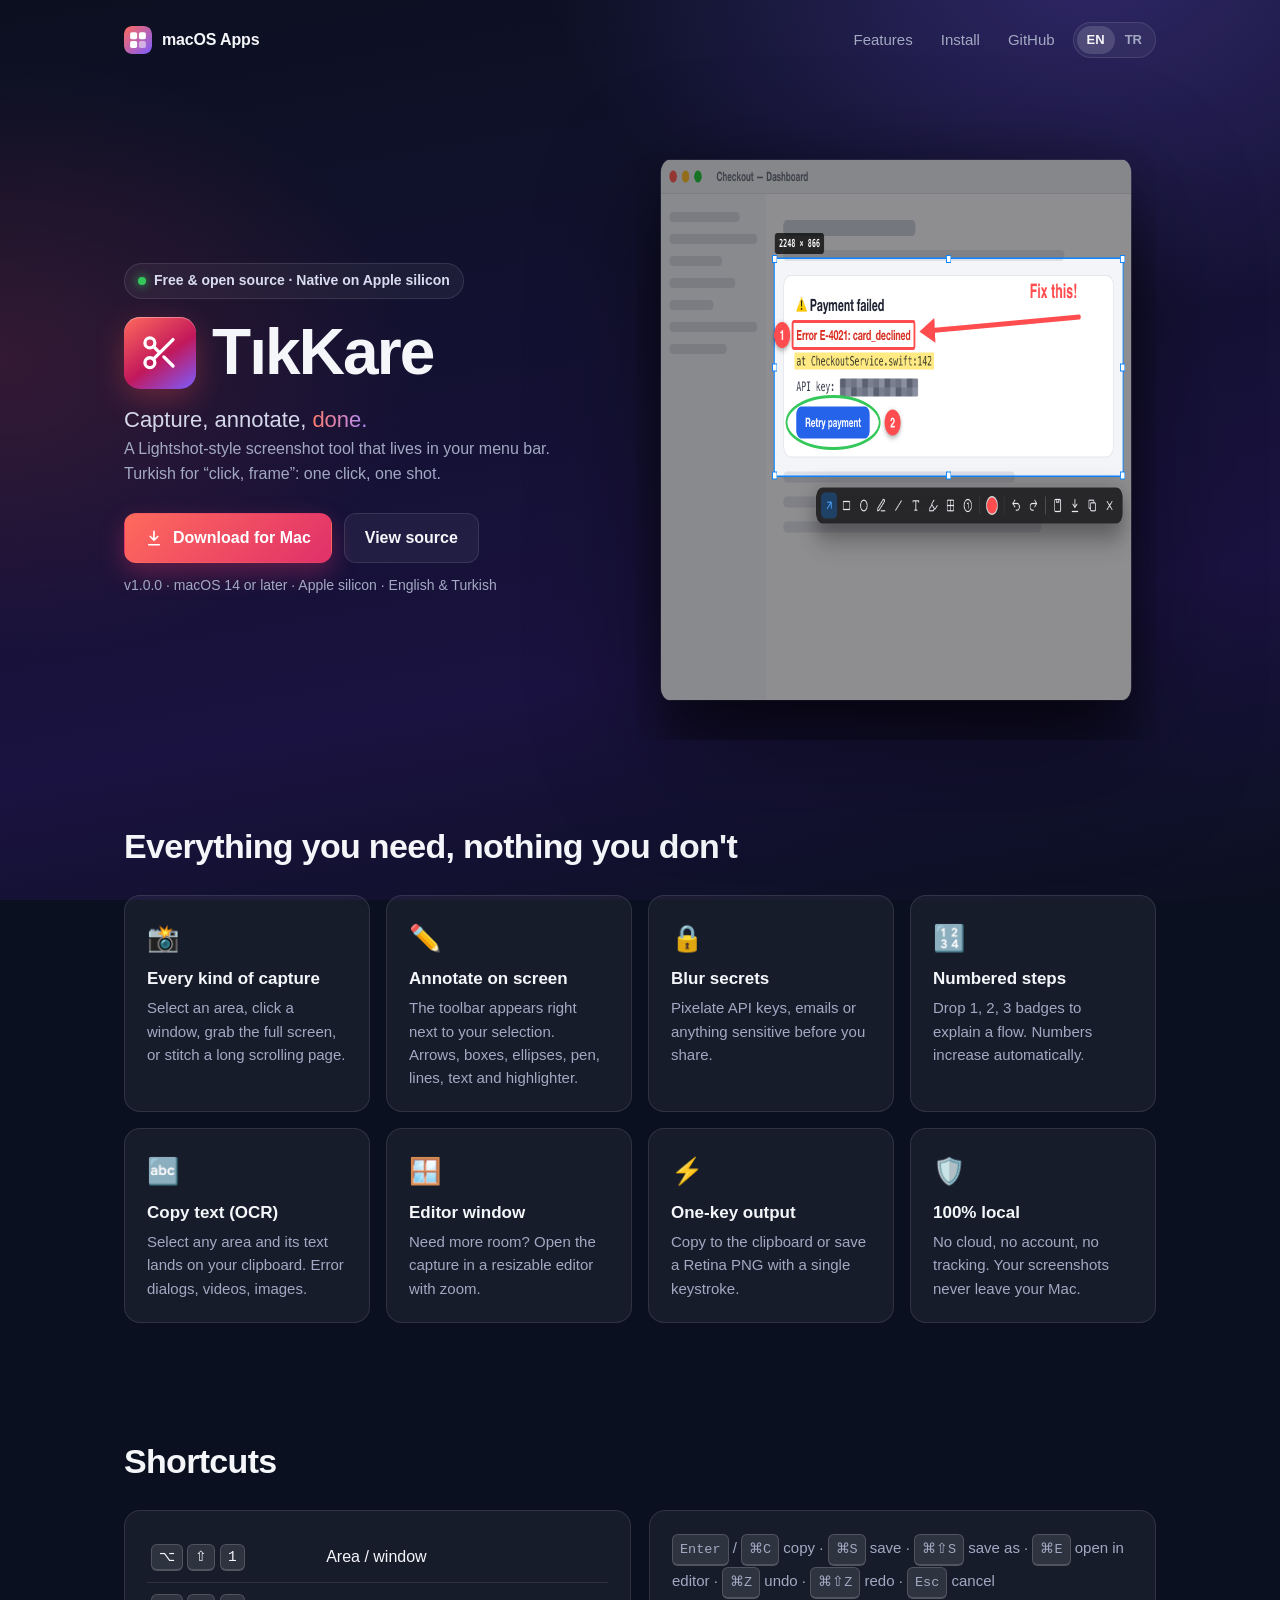
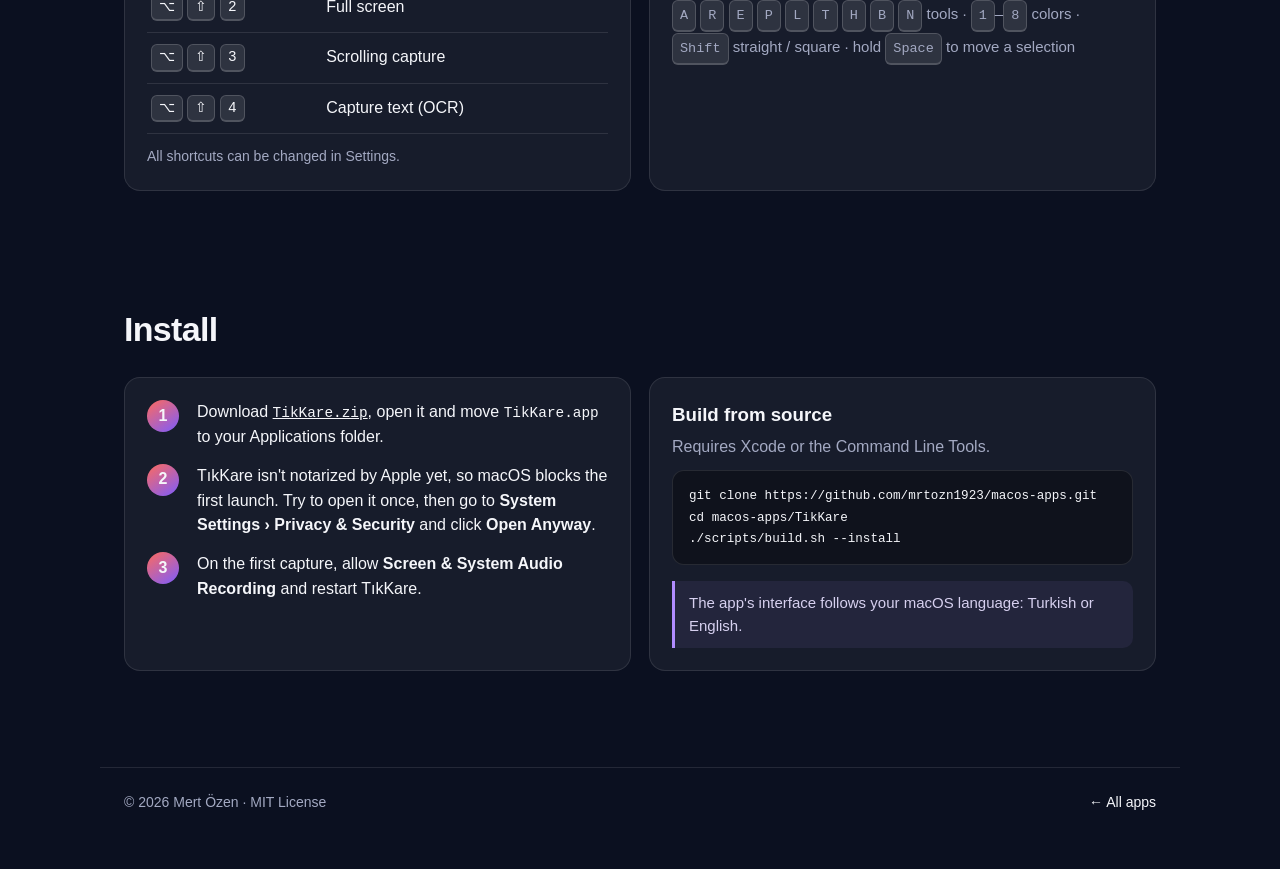
==== docs/tikkare/index.html @ f3f6d20e "Add GitHub Pages site and collection social preview - docs/: landing page listing the apps and a Tık" ====
<!doctype html>
<html lang="en">
<head>
<meta charset="utf-8">
<meta name="viewport" content="width=device-width, initial-scale=1">
<title>TıkKare — screenshots for macOS</title>
<meta name="description" content="TıkKare is a free, open-source, fully local screenshot and annotation tool for macOS on Apple silicon.">
<meta property="og:title" content="TıkKare — screenshots for macOS">
<meta property="og:description" content="Capture, annotate, done. Free, open source and fully local.">
<meta property="og:image" content="https://mrtozn1923.github.io/macos-apps/assets/tikkare/tikkare-linkedin-wide.png">
<meta property="og:url" content="https://mrtozn1923.github.io/macos-apps/tikkare/">
<meta name="twitter:card" content="summary_large_image">
<link rel="icon" href="data:image/svg+xml,%3Csvg xmlns='http://www.w3.org/2000/svg' viewBox='0 0 32 32'%3E%3Cdefs%3E%3ClinearGradient id='g' x1='0' y1='0' x2='1' y2='1'%3E%3Cstop offset='0' stop-color='%23ff6a5c'/%3E%3Cstop offset='.55' stop-color='%23c2185b'/%3E%3Cstop offset='1' stop-color='%237c5cff'/%3E%3C/linearGradient%3E%3C/defs%3E%3Crect width='32' height='32' rx='8' fill='url(%23g)'/%3E%3Cg fill='none' stroke='white' stroke-width='2.4' stroke-linecap='round' transform='translate(4 4)'%3E%3Ccircle cx='6' cy='6' r='3'/%3E%3Ccircle cx='6' cy='18' r='3'/%3E%3Cpath d='M20 4 8.12 15.88M14.47 14.48 20 20M8.12 8.12 12 12'/%3E%3C/g%3E%3C/svg%3E">
<link rel="stylesheet" href="../assets/site.css">
<script src="../assets/site.js" defer></script>
</head>
<body>
<header class="site-header">
  <div class="wrap">
    <a class="brand-link" href="../">
      <svg class="mini-logo" viewBox="0 0 32 32" aria-hidden="true"><defs><linearGradient id="hg" x1="0" y1="0" x2="1" y2="1"><stop offset="0" stop-color="#ff6a5c"/><stop offset="1" stop-color="#7c5cff"/></linearGradient></defs><rect width="32" height="32" rx="8" fill="url(#hg)"/><g fill="#fff"><rect x="7" y="7" width="8" height="8" rx="2"/><rect x="17" y="7" width="8" height="8" rx="2"/><rect x="7" y="17" width="8" height="8" rx="2"/><rect x="17" y="17" width="8" height="8" rx="2" opacity=".5"/></g></svg>
      macOS Apps
    </a>
    <nav class="nav">
      <a class="hide-sm" href="#features" data-i18n="nav.features">Features</a>
      <a class="hide-sm" href="#install" data-i18n="nav.install">Install</a>
      <a class="hide-sm" href="https://github.com/mrtozn1923/macos-apps/tree/main/TikKare">GitHub</a>
      <div class="lang-toggle" role="group" aria-label="Language">
        <button type="button" data-lang="en" aria-pressed="true">EN</button>
        <button type="button" data-lang="tr" aria-pressed="false">TR</button>
      </div>
    </nav>
  </div>
</header>

<main>
  <div class="wrap">
    <section class="app-hero">
      <div>
        <span class="badge"><span class="dot"></span><span data-i18n="hero.badge">Free &amp; open source · Native on Apple silicon</span></span>
        <div class="title">
          <div class="app-logo"><svg viewBox="0 0 24 24" fill="none" stroke="#fff" stroke-width="2" stroke-linecap="round" stroke-linejoin="round"><circle cx="6" cy="6" r="3"/><circle cx="6" cy="18" r="3"/><path d="M20 4 8.12 15.88M14.47 14.48 20 20M8.12 8.12 12 12"/></svg></div>
          <h1>TıkKare</h1>
        </div>
        <p class="lead"><span data-i18n="hero.lead1">Capture, annotate,</span> <span class="gradient-text" data-i18n="hero.lead2">done.</span></p>
        <p class="muted" data-i18n="hero.text">A Lightshot-style screenshot tool that lives in your menu bar. Turkish for “click, frame”: one click, one shot.</p>
        <div class="actions">
          <a class="btn btn-primary" href="https://github.com/mrtozn1923/macos-apps/releases/download/tikkare-v1.0.0/TikKare.zip">
            <svg width="18" height="18" viewBox="0 0 24 24" fill="none" stroke="currentColor" stroke-width="2.2" stroke-linecap="round" stroke-linejoin="round"><path d="M12 3v12M7 10l5 5 5-5M5 21h14"/></svg>
            <span data-i18n="hero.download">Download for Mac</span>
          </a>
          <a class="btn btn-ghost" href="https://github.com/mrtozn1923/macos-apps/tree/main/TikKare" data-i18n="hero.source">View source</a>
        </div>
        <p class="meta muted" data-i18n="hero.meta">v1.0.0 · macOS 14 or later · Apple silicon · English &amp; Turkish</p>
      </div>
      <img class="shot" src="../assets/tikkare/mockup.png" width="840" height="620" alt="TıkKare annotating a screenshot with an arrow, box, highlighter, blur and numbered steps">
    </section>

    <section id="features">
      <h2 data-i18n="features.title">Everything you need, nothing you don't</h2>
      <div class="features">
        <div class="card feature"><div class="icon">📸</div><h3 data-i18n="f1.title">Every kind of capture</h3><p data-i18n="f1.text">Select an area, click a window, grab the full screen, or stitch a long scrolling page.</p></div>
        <div class="card feature"><div class="icon">✏️</div><h3 data-i18n="f2.title">Annotate on screen</h3><p data-i18n="f2.text">The toolbar appears right next to your selection. Arrows, boxes, ellipses, pen, lines, text and highlighter.</p></div>
        <div class="card feature"><div class="icon">🔒</div><h3 data-i18n="f3.title">Blur secrets</h3><p data-i18n="f3.text">Pixelate API keys, emails or anything sensitive before you share.</p></div>
        <div class="card feature"><div class="icon">🔢</div><h3 data-i18n="f4.title">Numbered steps</h3><p data-i18n="f4.text">Drop 1, 2, 3 badges to explain a flow. Numbers increase automatically.</p></div>
        <div class="card feature"><div class="icon">🔤</div><h3 data-i18n="f5.title">Copy text (OCR)</h3><p data-i18n="f5.text">Select any area and its text lands on your clipboard. Error dialogs, videos, images.</p></div>
        <div class="card feature"><div class="icon">🪟</div><h3 data-i18n="f6.title">Editor window</h3><p data-i18n="f6.text">Need more room? Open the capture in a resizable editor with zoom.</p></div>
        <div class="card feature"><div class="icon">⚡️</div><h3 data-i18n="f7.title">One-key output</h3><p data-i18n="f7.text">Copy to the clipboard or save a Retina PNG with a single keystroke.</p></div>
        <div class="card feature"><div class="icon">🛡️</div><h3 data-i18n="f8.title">100% local</h3><p data-i18n="f8.text">No cloud, no account, no tracking. Your screenshots never leave your Mac.</p></div>
      </div>
    </section>

    <section id="shortcuts">
      <h2 data-i18n="shortcuts.title">Shortcuts</h2>
      <div class="two-col">
        <div class="card">
          <table class="shortcuts">
            <tr><td><kbd>⌥</kbd> <kbd>⇧</kbd> <kbd>1</kbd></td><td data-i18n="s.area">Area / window</td></tr>
            <tr><td><kbd>⌥</kbd> <kbd>⇧</kbd> <kbd>2</kbd></td><td data-i18n="s.full">Full screen</td></tr>
            <tr><td><kbd>⌥</kbd> <kbd>⇧</kbd> <kbd>3</kbd></td><td data-i18n="s.scroll">Scrolling capture</td></tr>
            <tr><td><kbd>⌥</kbd> <kbd>⇧</kbd> <kbd>4</kbd></td><td data-i18n="s.ocr">Capture text (OCR)</td></tr>
          </table>
          <p class="muted" style="margin-top:12px;font-size:14px" data-i18n="s.custom">All shortcuts can be changed in Settings.</p>
        </div>
        <div class="card keys-inline" data-i18n-html="s.editing">
          <kbd>Enter</kbd> / <kbd>⌘C</kbd> copy · <kbd>⌘S</kbd> save · <kbd>⌘⇧S</kbd> save as · <kbd>⌘E</kbd> open in editor ·
          <kbd>⌘Z</kbd> undo · <kbd>⌘⇧Z</kbd> redo · <kbd>Esc</kbd> cancel<br>
          <kbd>A</kbd> <kbd>R</kbd> <kbd>E</kbd> <kbd>P</kbd> <kbd>L</kbd> <kbd>T</kbd> <kbd>H</kbd> <kbd>B</kbd> <kbd>N</kbd> tools · <kbd>1</kbd>–<kbd>8</kbd> colors · <kbd>Shift</kbd> straight / square · hold <kbd>Space</kbd> to move a selection
        </div>
      </div>
    </section>

    <section id="install">
      <h2 data-i18n="install.title">Install</h2>
      <div class="two-col">
        <div class="card">
          <ol class="steps">
            <li><div data-i18n-html="i1">Download <a href="https://github.com/mrtozn1923/macos-apps/releases/download/tikkare-v1.0.0/TikKare.zip"><code>TikKare.zip</code></a>, open it and move <code>TikKare.app</code> to your Applications folder.</div></li>
            <li><div data-i18n-html="i2">TıkKare isn't notarized by Apple yet, so macOS blocks the first launch. Try to open it once, then go to <b>System Settings › Privacy &amp; Security</b> and click <b>Open Anyway</b>.</div></li>
            <li><div data-i18n-html="i3">On the first capture, allow <b>Screen &amp; System Audio Recording</b> and restart TıkKare.</div></li>
          </ol>
        </div>
        <div class="card">
          <h3 style="margin-bottom:6px" data-i18n="build.title">Build from source</h3>
          <p class="muted" data-i18n="build.text">Requires Xcode or the Command Line Tools.</p>
<pre><code>git clone https://github.com/mrtozn1923/macos-apps.git
cd macos-apps/TikKare
./scripts/build.sh --install</code></pre>
          <p class="note" style="margin-top:16px" data-i18n="build.note">The app's interface follows your macOS language: Turkish or English.</p>
        </div>
      </div>
    </section>
  </div>
</main>

<footer class="site-footer">
  <div class="wrap">
    <span>© 2026 Mert Özen · <span data-i18n="footer.license">MIT License</span></span>
    <a href="../" data-i18n="footer.all">← All apps</a>
  </div>
</footer>

<script>
const DOWNLOAD = "https://github.com/mrtozn1923/macos-apps/releases/download/tikkare-v1.0.0/TikKare.zip";
window.I18N = {
  en: {
    "meta.title": "TıkKare — screenshots for macOS",
    "meta.description": "TıkKare is a free, open-source, fully local screenshot and annotation tool for macOS on Apple silicon.",
    "nav.features": "Features", "nav.install": "Install",
    "hero.badge": "Free & open source · Native on Apple silicon",
    "hero.lead1": "Capture, annotate,", "hero.lead2": "done.",
    "hero.text": "A Lightshot-style screenshot tool that lives in your menu bar. Turkish for “click, frame”: one click, one shot.",
    "hero.download": "Download for Mac", "hero.source": "View source",
    "hero.meta": "v1.0.0 · macOS 14 or later · Apple silicon · English & Turkish",
    "features.title": "Everything you need, nothing you don't",
    "f1.title": "Every kind of capture", "f1.text": "Select an area, click a window, grab the full screen, or stitch a long scrolling page.",
    "f2.title": "Annotate on screen", "f2.text": "The toolbar appears right next to your selection. Arrows, boxes, ellipses, pen, lines, text and highlighter.",
    "f3.title": "Blur secrets", "f3.text": "Pixelate API keys, emails or anything sensitive before you share.",
    "f4.title": "Numbered steps", "f4.text": "Drop 1, 2, 3 badges to explain a flow. Numbers increase automatically.",
    "f5.title": "Copy text (OCR)", "f5.text": "Select any area and its text lands on your clipboard. Error dialogs, videos, images.",
    "f6.title": "Editor window", "f6.text": "Need more room? Open the capture in a resizable editor with zoom.",
    "f7.title": "One-key output", "f7.text": "Copy to the clipboard or save a Retina PNG with a single keystroke.",
    "f8.title": "100% local", "f8.text": "No cloud, no account, no tracking. Your screenshots never leave your Mac.",
    "shortcuts.title": "Shortcuts",
    "s.area": "Area / window", "s.full": "Full screen", "s.scroll": "Scrolling capture", "s.ocr": "Capture text (OCR)",
    "s.custom": "All shortcuts can be changed in Settings.",
    "s.editing": "<kbd>Enter</kbd> / <kbd>⌘C</kbd> copy · <kbd>⌘S</kbd> save · <kbd>⌘⇧S</kbd> save as · <kbd>⌘E</kbd> open in editor · <kbd>⌘Z</kbd> undo · <kbd>⌘⇧Z</kbd> redo · <kbd>Esc</kbd> cancel<br><kbd>A</kbd> <kbd>R</kbd> <kbd>E</kbd> <kbd>P</kbd> <kbd>L</kbd> <kbd>T</kbd> <kbd>H</kbd> <kbd>B</kbd> <kbd>N</kbd> tools · <kbd>1</kbd>–<kbd>8</kbd> colors · <kbd>Shift</kbd> straight / square · hold <kbd>Space</kbd> to move a selection",
    "install.title": "Install",
    "i1": `Download <a href="${DOWNLOAD}"><code>TikKare.zip</code></a>, open it and move <code>TikKare.app</code> to your Applications folder.`,
    "i2": "TıkKare isn't notarized by Apple yet, so macOS blocks the first launch. Try to open it once, then go to <b>System Settings › Privacy &amp; Security</b> and click <b>Open Anyway</b>.",
    "i3": "On the first capture, allow <b>Screen &amp; System Audio Recording</b> and restart TıkKare.",
    "build.title": "Build from source", "build.text": "Requires Xcode or the Command Line Tools.",
    "build.note": "The app's interface follows your macOS language: Turkish or English.",
    "footer.license": "MIT License", "footer.all": "← All apps"
  },
  tr: {
    "meta.title": "TıkKare — macOS için ekran görüntüsü aracı",
    "meta.description": "TıkKare; Apple silicon Mac'ler için ücretsiz, açık kaynak ve tamamen yerel çalışan bir ekran görüntüsü ve çizim aracıdır.",
    "nav.features": "Özellikler", "nav.install": "Kurulum",
    "hero.badge": "Ücretsiz ve açık kaynak · Apple silicon için native",
    "hero.lead1": "Yakala, çiz,", "hero.lead2": "bitti.",
    "hero.text": "Menü çubuğunda yaşayan, Lightshot benzeri bir ekran görüntüsü aracı. Bir tık, bir kare.",
    "hero.download": "Mac için indir", "hero.source": "Kaynak kodu",
    "hero.meta": "v1.0.0 · macOS 14 veya üstü · Apple silicon · Türkçe ve İngilizce",
    "features.title": "İhtiyacın olan her şey, fazlası değil",
    "f1.title": "Her türlü yakalama", "f1.text": "Bir alan seç, bir pencereye tıkla, tüm ekranı al ya da uzun bir sayfayı kaydırarak birleştir.",
    "f2.title": "Ekran üstünde çizim", "f2.text": "Araç çubuğu seçimin hemen yanında çıkar. Ok, kutu, elips, kalem, çizgi, metin ve vurgulayıcı.",
    "f3.title": "Hassas bilgiyi gizle", "f3.text": "Paylaşmadan önce API anahtarlarını, e-postaları veya hassas her şeyi pikselleştir.",
    "f4.title": "Numaralı adımlar", "f4.text": "Bir akışı anlatmak için 1, 2, 3 işaretleri koy. Numaralar otomatik artar.",
    "f5.title": "Metin kopyala (OCR)", "f5.text": "Bir alan seç, içindeki yazı panoya gelsin. Hata pencereleri, videolar, görseller.",
    "f6.title": "Editör penceresi", "f6.text": "Daha fazla alana mı ihtiyacın var? Yakalamayı yakınlaştırmalı bir editörde aç.",
    "f7.title": "Tek tuşla çıktı", "f7.text": "Tek tuşla panoya kopyala ya da Retina kalitesinde PNG olarak kaydet.",
    "f8.title": "Tamamen yerel", "f8.text": "Bulut yok, hesap yok, takip yok. Ekran görüntülerin Mac'inden hiç çıkmaz.",
    "shortcuts.title": "Kısayollar",
    "s.area": "Alan / pencere", "s.full": "Tam ekran", "s.scroll": "Kaydırarak yakala", "s.ocr": "Metin yakala (OCR)",
    "s.custom": "Tüm kısayollar Ayarlar'dan değiştirilebilir.",
    "s.editing": "<kbd>Enter</kbd> / <kbd>⌘C</kbd> kopyala · <kbd>⌘S</kbd> kaydet · <kbd>⌘⇧S</kbd> farklı kaydet · <kbd>⌘E</kbd> editörde aç · <kbd>⌘Z</kbd> geri al · <kbd>⌘⇧Z</kbd> yinele · <kbd>Esc</kbd> iptal<br><kbd>A</kbd> <kbd>R</kbd> <kbd>E</kbd> <kbd>P</kbd> <kbd>L</kbd> <kbd>T</kbd> <kbd>H</kbd> <kbd>B</kbd> <kbd>N</kbd> araçlar · <kbd>1</kbd>–<kbd>8</kbd> renkler · <kbd>Shift</kbd> düz çizgi / kare · seçimi taşımak için <kbd>Space</kbd> basılı tut",
    "install.title": "Kurulum",
    "i1": `<a href="${DOWNLOAD}"><code>TikKare.zip</code></a> dosyasını indir, aç ve <code>TikKare.app</code>'i Uygulamalar klasörüne taşı.`,
    "i2": "TıkKare henüz Apple tarafından notarize edilmediği için macOS ilk açılışı engeller. Bir kez açmayı dene, sonra <b>Sistem Ayarları › Gizlilik ve Güvenlik</b> bölümünde <b>Yine de Aç</b>'a tıkla.",
    "i3": "İlk yakalamada <b>Ekran ve Sistem Sesi Kaydı</b> iznini ver ve TıkKare'yi yeniden başlat.",
    "build.title": "Kaynaktan derleme", "build.text": "Xcode veya Command Line Tools gerekir.",
    "build.note": "Uygulamanın arayüzü macOS dilini takip eder: Türkçe ya da İngilizce.",
    "footer.license": "MIT Lisansı", "footer.all": "← Tüm uygulamalar"
  }
};
</script>
</body>
</html>
---- docs/assets/site.css ----
:root {
  --bg1: #0b1020;
  --bg2: #1a1240;
  --surface: rgba(255, 255, 255, .05);
  --surface-border: rgba(255, 255, 255, .10);
  --text: #f5f6fa;
  --muted: #a3a9c2;
  --accent: #ff6a5c;
  --accent2: #b18cff;
  --green: #34c759;
  --radius: 16px;
  --max: 1080px;
  color-scheme: dark;
}

* { box-sizing: border-box; margin: 0; padding: 0; }

html { scroll-behavior: smooth; }

body {
  font-family: -apple-system, BlinkMacSystemFont, "SF Pro Text", "Segoe UI", "Helvetica Neue", sans-serif;
  color: var(--text);
  background:
    radial-gradient(900px 600px at 85% -5%, rgba(124, 92, 255, .30), transparent 60%),
    radial-gradient(700px 500px at 0% 40%, rgba(255, 77, 79, .14), transparent 60%),
    linear-gradient(170deg, var(--bg1), var(--bg2) 70%, var(--bg1));
  background-color: var(--bg1);
  background-attachment: fixed;
  min-height: 100vh;
  line-height: 1.55;
  -webkit-font-smoothing: antialiased;
}

a { color: inherit; }
img { max-width: 100%; display: block; }
code, kbd {
  font-family: "SF Mono", ui-monospace, Menlo, monospace;
  font-size: .9em;
}
kbd {
  display: inline-block; min-width: 1.6em; text-align: center;
  padding: 1px 7px; border-radius: 6px;
  background: rgba(255,255,255,.10); border: 1px solid rgba(255,255,255,.16);
  border-bottom-width: 2px;
}

.wrap { max-width: var(--max); margin: 0 auto; padding: 0 24px; }

/* ---------- Header ---------- */
.site-header { padding: 22px 0; }
.site-header .wrap { display: flex; align-items: center; justify-content: space-between; gap: 16px; }
.brand-link { display: inline-flex; align-items: center; gap: 10px; text-decoration: none; font-weight: 700; letter-spacing: -.01em; }
.brand-link .mini-logo { width: 28px; height: 28px; border-radius: 8px; }
.nav { display: flex; align-items: center; gap: 8px; }
.nav a { text-decoration: none; color: var(--muted); font-size: 15px; padding: 6px 10px; border-radius: 8px; }
.nav a:hover { color: var(--text); background: var(--surface); }

.lang-toggle {
  display: inline-flex; border: 1px solid var(--surface-border); border-radius: 999px; padding: 3px; background: var(--surface);
}
.lang-toggle button {
  font: inherit; font-size: 13px; font-weight: 600; color: var(--muted);
  background: none; border: 0; padding: 4px 10px; border-radius: 999px; cursor: pointer;
}
.lang-toggle button[aria-pressed="true"] { background: rgba(255,255,255,.14); color: var(--text); }

/* ---------- Common ---------- */
.badge {
  display: inline-flex; align-items: center; gap: 8px;
  font-size: 14px; font-weight: 600; padding: 6px 13px; border-radius: 999px;
  background: var(--surface); border: 1px solid var(--surface-border); color: #d9dcf0;
}
.badge .dot { width: 8px; height: 8px; border-radius: 50%; background: var(--green); box-shadow: 0 0 10px var(--green); }

.app-logo {
  border-radius: 22%;
  background: linear-gradient(145deg, #ff6a5c, #c2185b 55%, #7c5cff);
  display: grid; place-items: center; flex: none;
  box-shadow: 0 10px 30px rgba(255, 77, 79, .30), inset 0 1px 0 rgba(255,255,255,.35);
}
.app-logo svg { width: 55%; height: 55%; }

.gradient-text { background: linear-gradient(90deg, #ff7a6b, var(--accent2)); -webkit-background-clip: text; background-clip: text; color: transparent; }

.btn {
  display: inline-flex; align-items: center; gap: 10px;
  font-weight: 650; font-size: 16px; text-decoration: none;
  padding: 12px 20px; border-radius: 12px; border: 1px solid transparent;
  transition: transform .15s ease, background .15s ease;
}
.btn:hover { transform: translateY(-1px); }
.btn-primary { background: linear-gradient(135deg, #ff6a5c, #e0306a); color: #fff; box-shadow: 0 10px 24px rgba(224, 48, 106, .35); }
.btn-ghost { background: var(--surface); border-color: var(--surface-border); color: var(--text); }
.btn small { font-weight: 500; opacity: .8; font-size: 13px; }

section { padding: 56px 0; }
h1 { font-size: clamp(40px, 6vw, 64px); line-height: 1.05; letter-spacing: -.03em; font-weight: 800; }
h2 { font-size: clamp(26px, 3.4vw, 34px); letter-spacing: -.02em; font-weight: 750; margin-bottom: 22px; }
.lead { font-size: clamp(18px, 2.2vw, 22px); color: #d4d7ea; }
.muted { color: var(--muted); }

.card {
  background: var(--surface); border: 1px solid var(--surface-border); border-radius: var(--radius); padding: 22px;
}

/* ---------- Home ---------- */
.home-hero { padding: 64px 0 40px; display: grid; gap: 22px; justify-items: start; }
.app-grid { display: grid; grid-template-columns: repeat(auto-fill, minmax(300px, 1fr)); gap: 18px; }
.app-card { display: flex; flex-direction: column; gap: 14px; text-decoration: none; transition: transform .15s ease, border-color .15s ease; }
a.app-card:hover { transform: translateY(-2px); border-color: rgba(255,255,255,.22); }
.app-card .head { display: flex; align-items: center; gap: 14px; }
.app-card .app-logo { width: 56px; height: 56px; }
.app-card h3 { font-size: 22px; letter-spacing: -.01em; }
.app-card .tags { display: flex; flex-wrap: wrap; gap: 6px; margin-top: auto; }
.tag { font-size: 12px; font-weight: 600; color: #cfd3e8; padding: 3px 9px; border-radius: 999px; background: rgba(255,255,255,.07); }
.app-card.soon { border-style: dashed; color: var(--muted); justify-content: center; align-items: center; text-align: center; min-height: 190px; }
.principles { display: grid; grid-template-columns: repeat(auto-fit, minmax(220px, 1fr)); gap: 18px; }
.principles h3 { font-size: 17px; margin-bottom: 6px; }

/* ---------- App page ---------- */
.app-hero { padding: 40px 0 24px; display: grid; grid-template-columns: 1fr 1.1fr; gap: 40px; align-items: center; }
.app-hero .title { display: flex; align-items: center; gap: 16px; margin: 18px 0 14px; }
.app-hero .app-logo { width: 72px; height: 72px; }
.app-hero .actions { display: flex; flex-wrap: wrap; gap: 12px; margin-top: 26px; }
.app-hero .meta { margin-top: 12px; font-size: 14px; }
.app-hero .shot { filter: drop-shadow(0 30px 60px rgba(0,0,0,.45)); }

.features { display: grid; grid-template-columns: repeat(auto-fill, minmax(240px, 1fr)); gap: 16px; }
.feature .icon { font-size: 26px; margin-bottom: 8px; }
.feature h3 { font-size: 17px; margin-bottom: 4px; }
.feature p { color: var(--muted); font-size: 15px; }

table.shortcuts { width: 100%; border-collapse: collapse; }
table.shortcuts td { padding: 11px 4px; border-bottom: 1px solid var(--surface-border); vertical-align: middle; }
table.shortcuts td:first-child { width: 38%; white-space: nowrap; }
.two-col { display: grid; grid-template-columns: 1fr 1fr; gap: 18px; }
/* Let grid cells shrink below their content width (long code lines scroll inside <pre>). */
.two-col > *, .features > *, .app-grid > *, .principles > *, .app-hero > * { min-width: 0; }
.keys-inline { color: var(--muted); font-size: 15px; line-height: 2; }

ol.steps { list-style: none; counter-reset: step; display: grid; gap: 14px; }
ol.steps li { counter-increment: step; display: grid; grid-template-columns: 36px 1fr; gap: 14px; align-items: start; }
ol.steps li::before {
  content: counter(step); width: 32px; height: 32px; border-radius: 50%;
  display: grid; place-items: center; font-weight: 700;
  background: linear-gradient(145deg, #ff6a5c, #7c5cff);
}
pre {
  background: rgba(0,0,0,.35); border: 1px solid var(--surface-border); border-radius: 12px;
  padding: 14px 16px; overflow-x: auto; font-size: 14px; margin-top: 10px;
}
.note { border-left: 3px solid var(--accent2); padding: 10px 14px; background: rgba(177,140,255,.08); border-radius: 0 10px 10px 0; color: #d6d0ef; font-size: 15px; }

/* ---------- Footer ---------- */
.site-footer { padding: 40px 0 56px; color: var(--muted); font-size: 14px; }
.site-footer .wrap { display: flex; flex-wrap: wrap; justify-content: space-between; gap: 12px; border-top: 1px solid var(--surface-border); padding-top: 24px; }
.site-footer a { color: var(--text); text-decoration: none; }

/* ---------- Responsive ---------- */
@media (max-width: 860px) {
  .app-hero { grid-template-columns: 1fr; }
  .two-col { grid-template-columns: 1fr; }
}
@media (max-width: 520px) {
  .wrap { padding: 0 16px; }
  .nav a.hide-sm { display: none; }
  table.shortcuts td:first-child { width: auto; }
  table.shortcuts td { white-space: normal; }
}
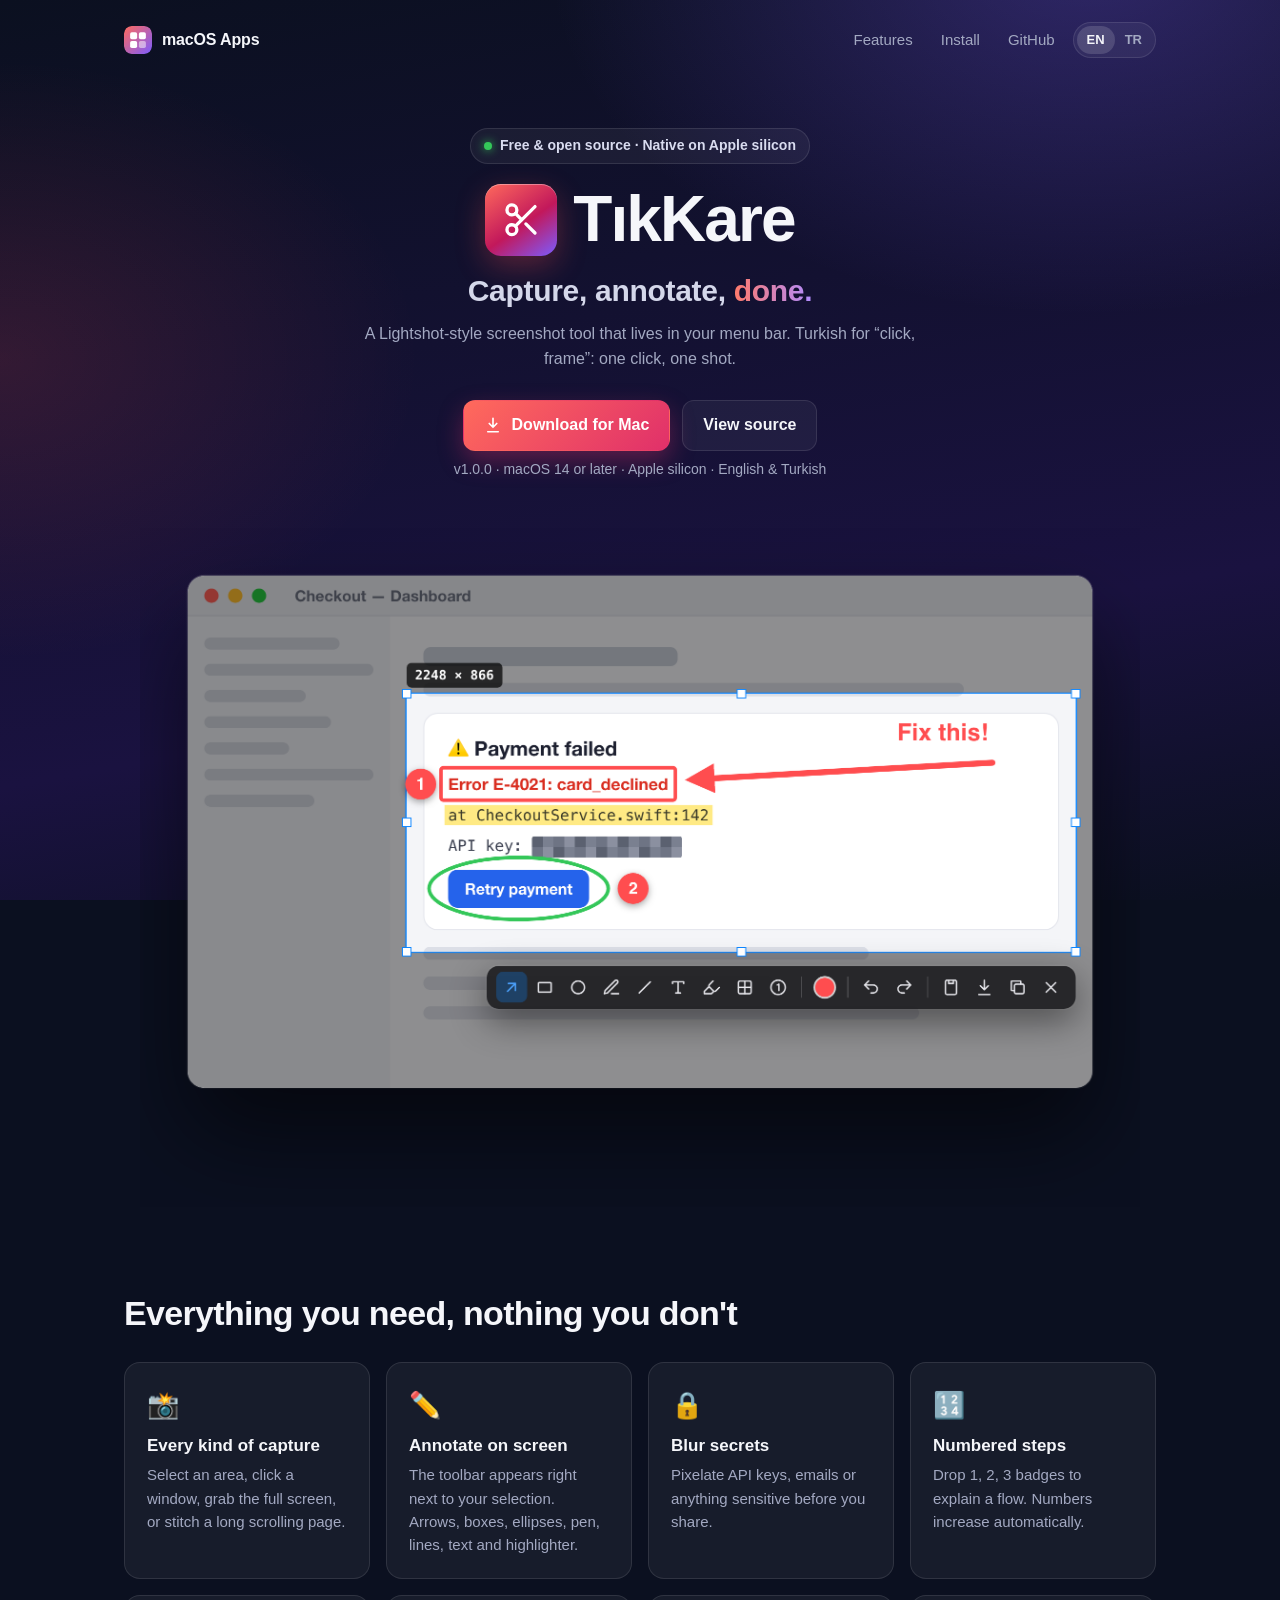
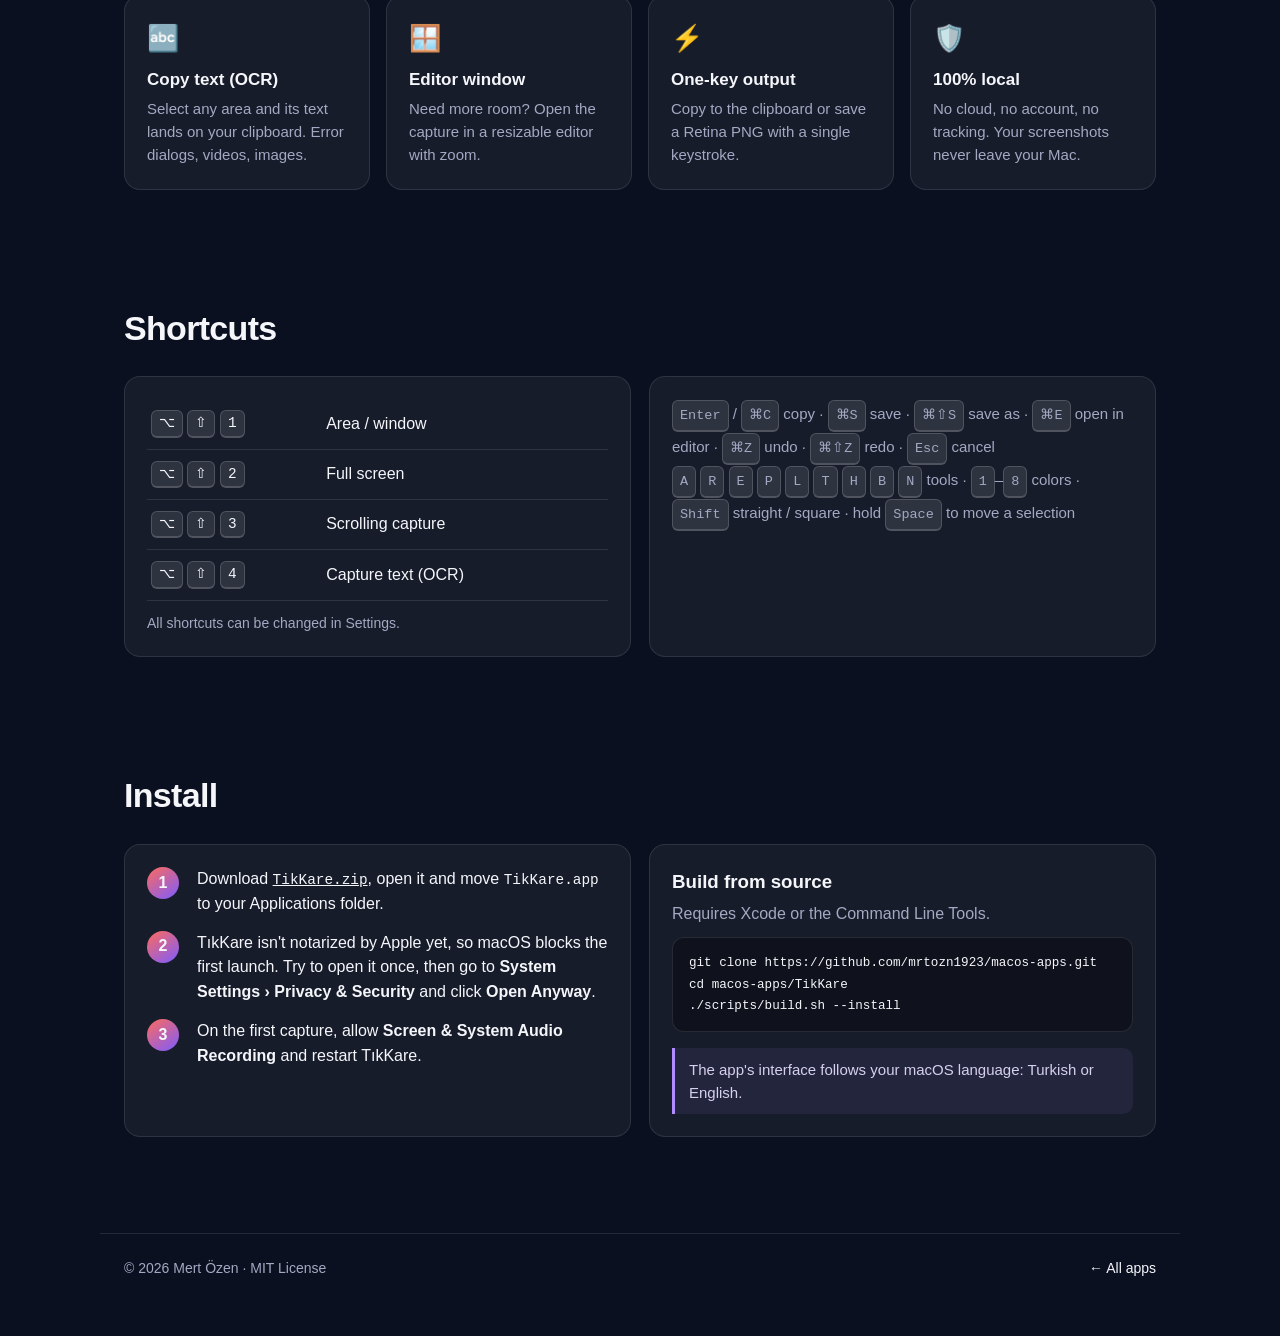
==== commit 17cca422: "Give TıkKare hero a full-width, larger screenshot Co-Authored-By: Claude Opus 5.5 <noreply@anthropic" ====
--- a/docs/tikkare/index.html
+++ b/docs/tikkare/index.html
@@ -36,7 +36,7 @@
 <main>
   <div class="wrap">
     <section class="app-hero">
-      <div>
+      <div class="intro">
         <span class="badge"><span class="dot"></span><span data-i18n="hero.badge">Free &amp; open source · Native on Apple silicon</span></span>
         <div class="title">
           <div class="app-logo"><svg viewBox="0 0 24 24" fill="none" stroke="#fff" stroke-width="2" stroke-linecap="round" stroke-linejoin="round"><circle cx="6" cy="6" r="3"/><circle cx="6" cy="18" r="3"/><path d="M20 4 8.12 15.88M14.47 14.48 20 20M8.12 8.12 12 12"/></svg></div>
@@ -53,7 +53,7 @@
         </div>
         <p class="meta muted" data-i18n="hero.meta">v1.0.0 · macOS 14 or later · Apple silicon · English &amp; Turkish</p>
       </div>
-      <img class="shot" src="../assets/tikkare/mockup.png" width="840" height="620" alt="TıkKare annotating a screenshot with an arrow, box, highlighter, blur and numbered steps">
+      <img class="shot" src="../assets/tikkare/mockup.png" width="840" height="570" alt="TıkKare annotating a screenshot with an arrow, box, highlighter, blur and numbered steps">
     </section>
 
     <section id="features">
--- a/docs/assets/site.css
+++ b/docs/assets/site.css
@@ -118,12 +118,15 @@
 .principles h3 { font-size: 17px; margin-bottom: 6px; }
 
 /* ---------- App page ---------- */
-.app-hero { padding: 40px 0 24px; display: grid; grid-template-columns: 1fr 1.1fr; gap: 40px; align-items: center; }
-.app-hero .title { display: flex; align-items: center; gap: 16px; margin: 18px 0 14px; }
+.app-hero { padding: 48px 0 24px; text-align: center; }
+.app-hero .intro { max-width: 720px; margin: 0 auto; display: flex; flex-direction: column; align-items: center; }
+.app-hero .title { display: flex; align-items: center; justify-content: center; gap: 16px; margin: 20px 0 12px; }
 .app-hero .app-logo { width: 72px; height: 72px; }
-.app-hero .actions { display: flex; flex-wrap: wrap; gap: 12px; margin-top: 26px; }
+.app-hero .lead { font-size: clamp(22px, 3vw, 30px); font-weight: 650; letter-spacing: -.01em; }
+.app-hero .intro > p.muted { margin-top: 8px; max-width: 560px; }
+.app-hero .actions { display: flex; flex-wrap: wrap; justify-content: center; gap: 12px; margin-top: 28px; }
 .app-hero .meta { margin-top: 12px; font-size: 14px; }
-.app-hero .shot { filter: drop-shadow(0 30px 60px rgba(0,0,0,.45)); }
+.app-hero .shot { width: 100%; max-width: 1000px; height: auto; margin: 48px auto 0; }
 
 .features { display: grid; grid-template-columns: repeat(auto-fill, minmax(240px, 1fr)); gap: 16px; }
 .feature .icon { font-size: 26px; margin-bottom: 8px; }
@@ -158,7 +161,6 @@
 
 /* ---------- Responsive ---------- */
 @media (max-width: 860px) {
-  .app-hero { grid-template-columns: 1fr; }
   .two-col { grid-template-columns: 1fr; }
 }
 @media (max-width: 520px) {
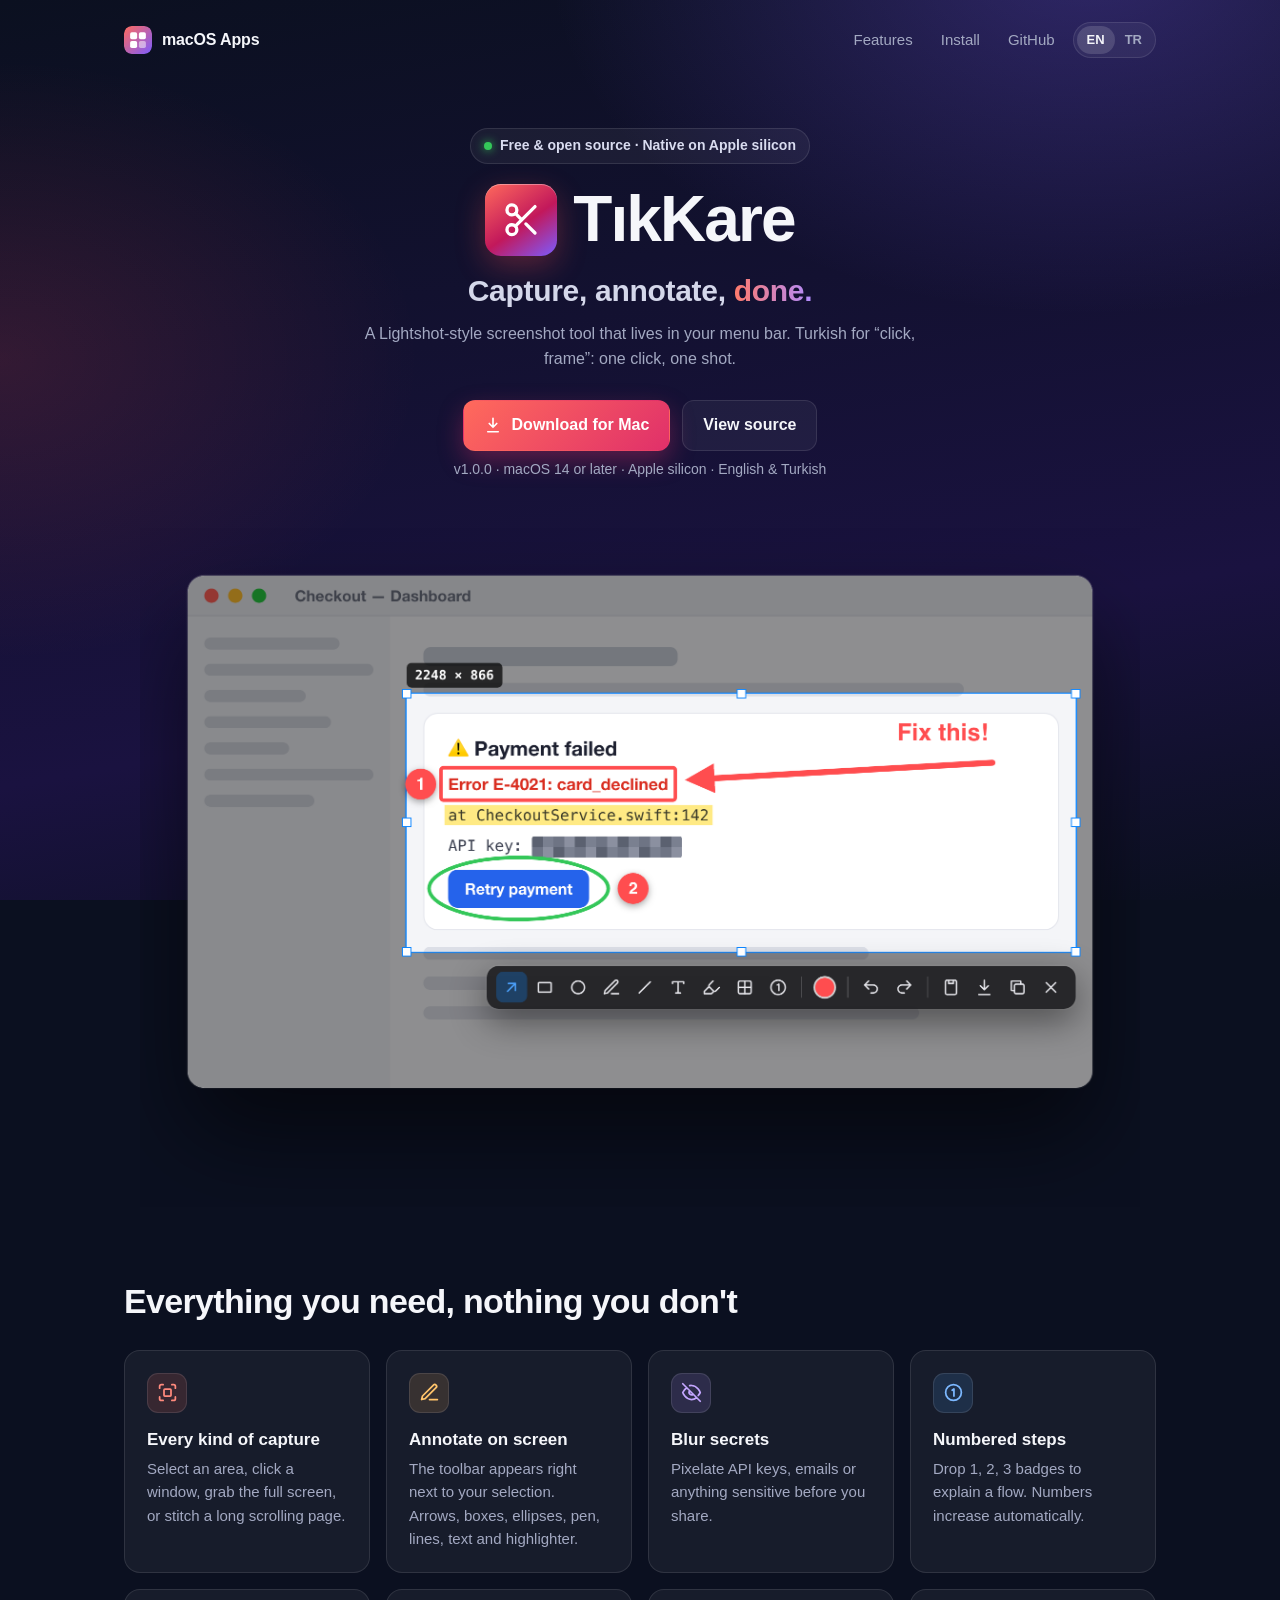
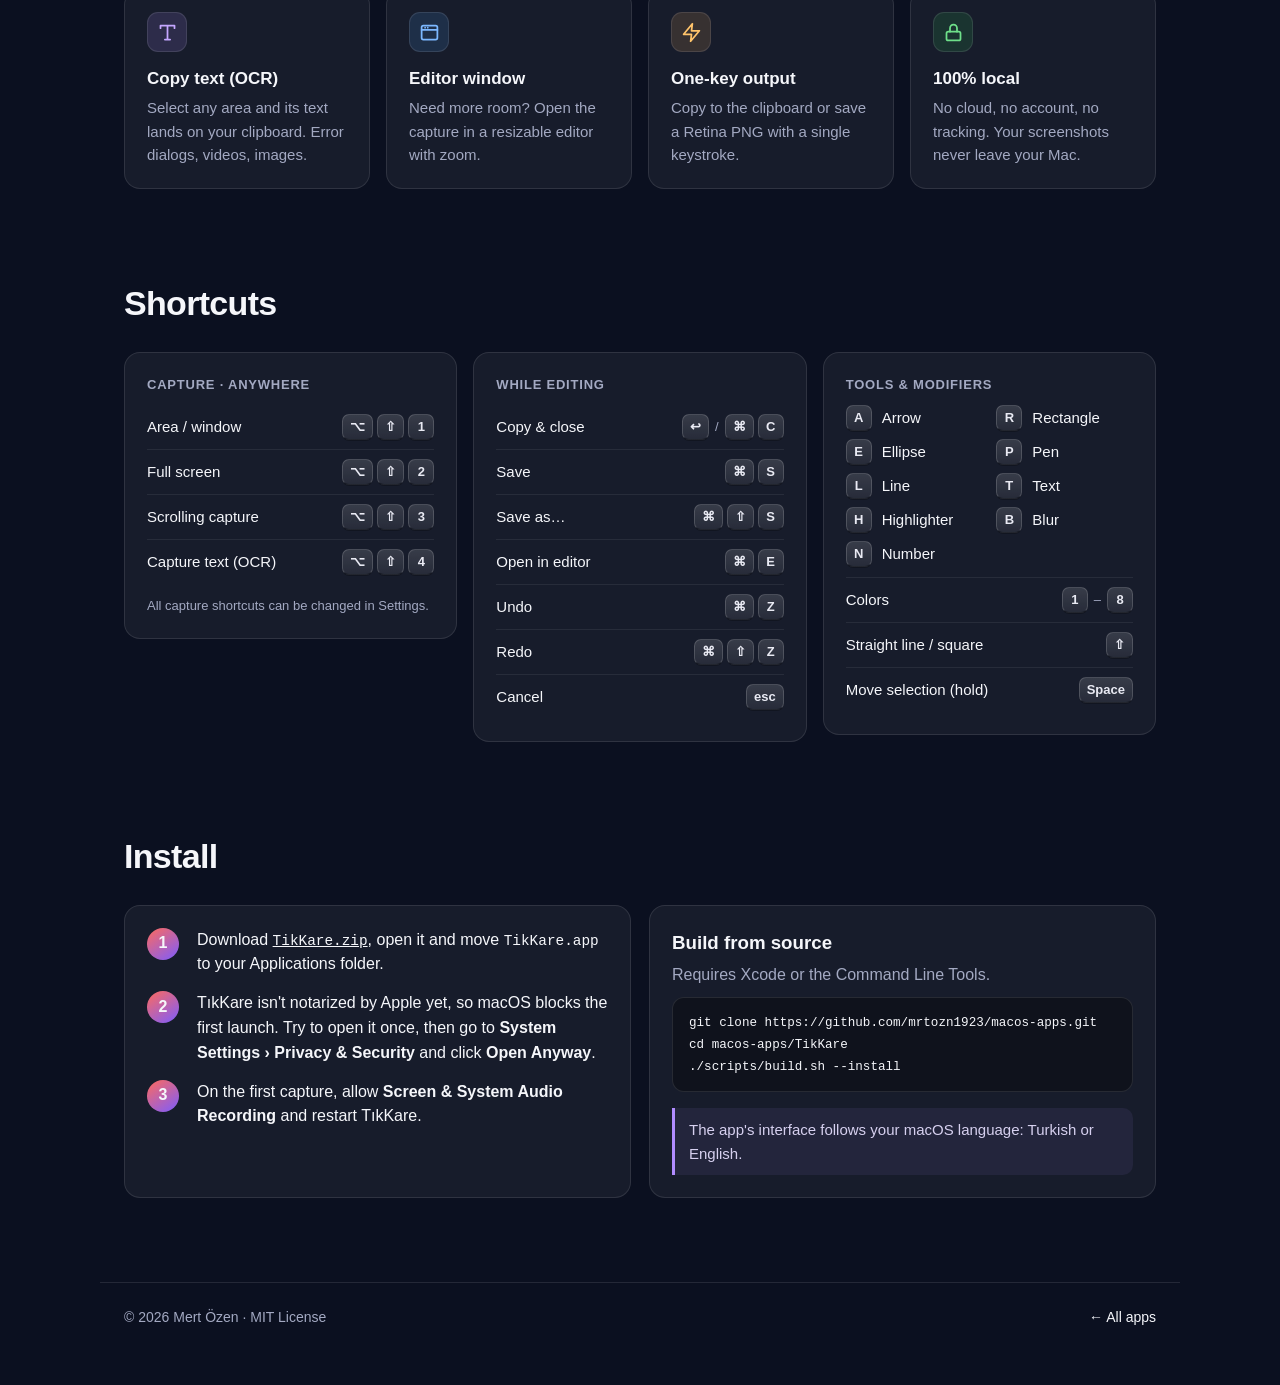
==== commit 21e3da83: "Polish site: structured shortcuts, consistent SVG icons, tighter spacing Co-Authored-By: Claude Opus" ====
--- a/docs/tikkare/index.html
+++ b/docs/tikkare/index.html
@@ -11,8 +11,8 @@
 <meta property="og:url" content="https://mrtozn1923.github.io/macos-apps/tikkare/">
 <meta name="twitter:card" content="summary_large_image">
 <link rel="icon" href="data:image/svg+xml,%3Csvg xmlns='http://www.w3.org/2000/svg' viewBox='0 0 32 32'%3E%3Cdefs%3E%3ClinearGradient id='g' x1='0' y1='0' x2='1' y2='1'%3E%3Cstop offset='0' stop-color='%23ff6a5c'/%3E%3Cstop offset='.55' stop-color='%23c2185b'/%3E%3Cstop offset='1' stop-color='%237c5cff'/%3E%3C/linearGradient%3E%3C/defs%3E%3Crect width='32' height='32' rx='8' fill='url(%23g)'/%3E%3Cg fill='none' stroke='white' stroke-width='2.4' stroke-linecap='round' transform='translate(4 4)'%3E%3Ccircle cx='6' cy='6' r='3'/%3E%3Ccircle cx='6' cy='18' r='3'/%3E%3Cpath d='M20 4 8.12 15.88M14.47 14.48 20 20M8.12 8.12 12 12'/%3E%3C/g%3E%3C/svg%3E">
-<link rel="stylesheet" href="../assets/site.css">
-<script src="../assets/site.js" defer></script>
+<link rel="stylesheet" href="../assets/site.css?v=4">
+<script src="../assets/site.js?v=4" defer></script>
 </head>
 <body>
 <header class="site-header">
@@ -53,39 +53,66 @@
         </div>
         <p class="meta muted" data-i18n="hero.meta">v1.0.0 · macOS 14 or later · Apple silicon · English &amp; Turkish</p>
       </div>
-      <img class="shot" src="../assets/tikkare/mockup.png" width="840" height="570" alt="TıkKare annotating a screenshot with an arrow, box, highlighter, blur and numbered steps">
+      <img class="shot" src="../assets/tikkare/mockup.png?v=4" width="840" height="570" alt="TıkKare annotating a screenshot with an arrow, box, highlighter, blur and numbered steps">
     </section>
 
     <section id="features">
       <h2 data-i18n="features.title">Everything you need, nothing you don't</h2>
       <div class="features">
-        <div class="card feature"><div class="icon">📸</div><h3 data-i18n="f1.title">Every kind of capture</h3><p data-i18n="f1.text">Select an area, click a window, grab the full screen, or stitch a long scrolling page.</p></div>
-        <div class="card feature"><div class="icon">✏️</div><h3 data-i18n="f2.title">Annotate on screen</h3><p data-i18n="f2.text">The toolbar appears right next to your selection. Arrows, boxes, ellipses, pen, lines, text and highlighter.</p></div>
-        <div class="card feature"><div class="icon">🔒</div><h3 data-i18n="f3.title">Blur secrets</h3><p data-i18n="f3.text">Pixelate API keys, emails or anything sensitive before you share.</p></div>
-        <div class="card feature"><div class="icon">🔢</div><h3 data-i18n="f4.title">Numbered steps</h3><p data-i18n="f4.text">Drop 1, 2, 3 badges to explain a flow. Numbers increase automatically.</p></div>
-        <div class="card feature"><div class="icon">🔤</div><h3 data-i18n="f5.title">Copy text (OCR)</h3><p data-i18n="f5.text">Select any area and its text lands on your clipboard. Error dialogs, videos, images.</p></div>
-        <div class="card feature"><div class="icon">🪟</div><h3 data-i18n="f6.title">Editor window</h3><p data-i18n="f6.text">Need more room? Open the capture in a resizable editor with zoom.</p></div>
-        <div class="card feature"><div class="icon">⚡️</div><h3 data-i18n="f7.title">One-key output</h3><p data-i18n="f7.text">Copy to the clipboard or save a Retina PNG with a single keystroke.</p></div>
-        <div class="card feature"><div class="icon">🛡️</div><h3 data-i18n="f8.title">100% local</h3><p data-i18n="f8.text">No cloud, no account, no tracking. Your screenshots never leave your Mac.</p></div>
+        <div class="card feature"><div class="icon coral"><svg viewBox="0 0 24 24" fill="none" stroke="currentColor" stroke-width="2" stroke-linecap="round" stroke-linejoin="round" aria-hidden="true"><path d="M3 7V5a2 2 0 0 1 2-2h2M17 3h2a2 2 0 0 1 2 2v2M21 17v2a2 2 0 0 1-2 2h-2M7 21H5a2 2 0 0 1-2-2v-2"/><rect x="8" y="8" width="8" height="8" rx="1"/></svg></div><h3 data-i18n="f1.title">Every kind of capture</h3><p data-i18n="f1.text">Select an area, click a window, grab the full screen, or stitch a long scrolling page.</p></div>
+        <div class="card feature"><div class="icon amber"><svg viewBox="0 0 24 24" fill="none" stroke="currentColor" stroke-width="2" stroke-linecap="round" stroke-linejoin="round" aria-hidden="true"><path d="M12 20h9M16.5 3.5a2.1 2.1 0 0 1 3 3L7 19l-4 1 1-4Z"/></svg></div><h3 data-i18n="f2.title">Annotate on screen</h3><p data-i18n="f2.text">The toolbar appears right next to your selection. Arrows, boxes, ellipses, pen, lines, text and highlighter.</p></div>
+        <div class="card feature"><div class="icon violet"><svg viewBox="0 0 24 24" fill="none" stroke="currentColor" stroke-width="2" stroke-linecap="round" stroke-linejoin="round" aria-hidden="true"><path d="M9.9 4.2A9.7 9.7 0 0 1 12 4c7 0 10 8 10 8a17.4 17.4 0 0 1-2.3 3.4M6.6 6.6C3.6 8.6 2 12 2 12s3 8 10 8a9.7 9.7 0 0 0 5.4-1.6M9.9 9.9a3 3 0 0 0 4.2 4.2M2 2l20 20"/></svg></div><h3 data-i18n="f3.title">Blur secrets</h3><p data-i18n="f3.text">Pixelate API keys, emails or anything sensitive before you share.</p></div>
+        <div class="card feature"><div class="icon blue"><svg viewBox="0 0 24 24" fill="none" stroke="currentColor" stroke-width="2" stroke-linecap="round" stroke-linejoin="round" aria-hidden="true"><circle cx="12" cy="12" r="9"/><path d="M10.5 9.5 12.5 8v8"/></svg></div><h3 data-i18n="f4.title">Numbered steps</h3><p data-i18n="f4.text">Drop 1, 2, 3 badges to explain a flow. Numbers increase automatically.</p></div>
+        <div class="card feature"><div class="icon violet"><svg viewBox="0 0 24 24" fill="none" stroke="currentColor" stroke-width="2" stroke-linecap="round" stroke-linejoin="round" aria-hidden="true"><path d="M4 7V4h16v3M9 20h6M12 4v16"/></svg></div><h3 data-i18n="f5.title">Copy text (OCR)</h3><p data-i18n="f5.text">Select any area and its text lands on your clipboard. Error dialogs, videos, images.</p></div>
+        <div class="card feature"><div class="icon blue"><svg viewBox="0 0 24 24" fill="none" stroke="currentColor" stroke-width="2" stroke-linecap="round" stroke-linejoin="round" aria-hidden="true"><rect x="3" y="4" width="18" height="16" rx="2"/><path d="M3 9h18M7 6.5h.01M10 6.5h.01"/></svg></div><h3 data-i18n="f6.title">Editor window</h3><p data-i18n="f6.text">Need more room? Open the capture in a resizable editor with zoom.</p></div>
+        <div class="card feature"><div class="icon amber"><svg viewBox="0 0 24 24" fill="none" stroke="currentColor" stroke-width="2" stroke-linecap="round" stroke-linejoin="round" aria-hidden="true"><path d="M13 2 3 14h9l-1 8 10-12h-9l1-8z"/></svg></div><h3 data-i18n="f7.title">One-key output</h3><p data-i18n="f7.text">Copy to the clipboard or save a Retina PNG with a single keystroke.</p></div>
+        <div class="card feature"><div class="icon green"><svg viewBox="0 0 24 24" fill="none" stroke="currentColor" stroke-width="2" stroke-linecap="round" stroke-linejoin="round" aria-hidden="true"><rect x="4" y="11" width="16" height="10" rx="2"/><path d="M8 11V7a4 4 0 0 1 8 0v4"/></svg></div><h3 data-i18n="f8.title">100% local</h3><p data-i18n="f8.text">No cloud, no account, no tracking. Your screenshots never leave your Mac.</p></div>
       </div>
     </section>
 
     <section id="shortcuts">
       <h2 data-i18n="shortcuts.title">Shortcuts</h2>
-      <div class="two-col">
-        <div class="card">
-          <table class="shortcuts">
-            <tr><td><kbd>⌥</kbd> <kbd>⇧</kbd> <kbd>1</kbd></td><td data-i18n="s.area">Area / window</td></tr>
-            <tr><td><kbd>⌥</kbd> <kbd>⇧</kbd> <kbd>2</kbd></td><td data-i18n="s.full">Full screen</td></tr>
-            <tr><td><kbd>⌥</kbd> <kbd>⇧</kbd> <kbd>3</kbd></td><td data-i18n="s.scroll">Scrolling capture</td></tr>
-            <tr><td><kbd>⌥</kbd> <kbd>⇧</kbd> <kbd>4</kbd></td><td data-i18n="s.ocr">Capture text (OCR)</td></tr>
-          </table>
-          <p class="muted" style="margin-top:12px;font-size:14px" data-i18n="s.custom">All shortcuts can be changed in Settings.</p>
-        </div>
-        <div class="card keys-inline" data-i18n-html="s.editing">
-          <kbd>Enter</kbd> / <kbd>⌘C</kbd> copy · <kbd>⌘S</kbd> save · <kbd>⌘⇧S</kbd> save as · <kbd>⌘E</kbd> open in editor ·
-          <kbd>⌘Z</kbd> undo · <kbd>⌘⇧Z</kbd> redo · <kbd>Esc</kbd> cancel<br>
-          <kbd>A</kbd> <kbd>R</kbd> <kbd>E</kbd> <kbd>P</kbd> <kbd>L</kbd> <kbd>T</kbd> <kbd>H</kbd> <kbd>B</kbd> <kbd>N</kbd> tools · <kbd>1</kbd>–<kbd>8</kbd> colors · <kbd>Shift</kbd> straight / square · hold <kbd>Space</kbd> to move a selection
+      <div class="shortcut-groups">
+        <div class="card">
+          <h3 data-i18n="sc.capture">Capture · anywhere</h3>
+          <ul class="key-list">
+            <li><span data-i18n="s.area">Area / window</span><span class="keys"><kbd>⌥</kbd><kbd>⇧</kbd><kbd>1</kbd></span></li>
+            <li><span data-i18n="s.full">Full screen</span><span class="keys"><kbd>⌥</kbd><kbd>⇧</kbd><kbd>2</kbd></span></li>
+            <li><span data-i18n="s.scroll">Scrolling capture</span><span class="keys"><kbd>⌥</kbd><kbd>⇧</kbd><kbd>3</kbd></span></li>
+            <li><span data-i18n="s.ocr">Capture text (OCR)</span><span class="keys"><kbd>⌥</kbd><kbd>⇧</kbd><kbd>4</kbd></span></li>
+          </ul>
+          <p class="hint" data-i18n="s.custom">All capture shortcuts can be changed in Settings.</p>
+        </div>
+        <div class="card">
+          <h3 data-i18n="sc.editing">While editing</h3>
+          <ul class="key-list">
+            <li><span data-i18n="e.copy">Copy & close</span><span class="keys"><kbd>↩</kbd><span class="sep">/</span><kbd>⌘</kbd><kbd>C</kbd></span></li>
+            <li><span data-i18n="e.save">Save</span><span class="keys"><kbd>⌘</kbd><kbd>S</kbd></span></li>
+            <li><span data-i18n="e.saveas">Save as…</span><span class="keys"><kbd>⌘</kbd><kbd>⇧</kbd><kbd>S</kbd></span></li>
+            <li><span data-i18n="e.editor">Open in editor</span><span class="keys"><kbd>⌘</kbd><kbd>E</kbd></span></li>
+            <li><span data-i18n="e.undo">Undo</span><span class="keys"><kbd>⌘</kbd><kbd>Z</kbd></span></li>
+            <li><span data-i18n="e.redo">Redo</span><span class="keys"><kbd>⌘</kbd><kbd>⇧</kbd><kbd>Z</kbd></span></li>
+            <li><span data-i18n="e.cancel">Cancel</span><span class="keys"><kbd>esc</kbd></span></li>
+          </ul>
+        </div>
+        <div class="card">
+          <h3 data-i18n="sc.tools">Tools &amp; modifiers</h3>
+          <ul class="tool-grid">
+            <li><kbd>A</kbd><span data-i18n="t.arrow">Arrow</span></li>
+            <li><kbd>R</kbd><span data-i18n="t.rect">Rectangle</span></li>
+            <li><kbd>E</kbd><span data-i18n="t.ellipse">Ellipse</span></li>
+            <li><kbd>P</kbd><span data-i18n="t.pen">Pen</span></li>
+            <li><kbd>L</kbd><span data-i18n="t.line">Line</span></li>
+            <li><kbd>T</kbd><span data-i18n="t.text">Text</span></li>
+            <li><kbd>H</kbd><span data-i18n="t.highlight">Highlighter</span></li>
+            <li><kbd>B</kbd><span data-i18n="t.blur">Blur</span></li>
+            <li><kbd>N</kbd><span data-i18n="t.number">Number</span></li>
+          </ul>
+          <ul class="key-list compact">
+            <li><span data-i18n="t.colors">Colors</span><span class="keys"><kbd>1</kbd><span class="sep">–</span><kbd>8</kbd></span></li>
+            <li><span data-i18n="t.straight">Straight line / square</span><span class="keys"><kbd>⇧</kbd></span></li>
+            <li><span data-i18n="t.move">Move selection (hold)</span><span class="keys"><kbd>Space</kbd></span></li>
+          </ul>
         </div>
       </div>
     </section>
@@ -124,6 +151,7 @@
 const DOWNLOAD = "https://github.com/mrtozn1923/macos-apps/releases/download/tikkare-v1.0.0/TikKare.zip";
 window.I18N = {
   en: {
+    "sc.capture": "Capture · anywhere", "sc.editing": "While editing", "sc.tools": "Tools & modifiers", "s.custom": "All capture shortcuts can be changed in Settings.", "e.copy": "Copy & close", "e.save": "Save", "e.saveas": "Save as…", "e.editor": "Open in editor", "e.undo": "Undo", "e.redo": "Redo", "e.cancel": "Cancel", "t.arrow": "Arrow", "t.rect": "Rectangle", "t.ellipse": "Ellipse", "t.pen": "Pen", "t.line": "Line", "t.text": "Text", "t.highlight": "Highlighter", "t.blur": "Blur", "t.number": "Number", "t.colors": "Colors", "t.straight": "Straight line / square", "t.move": "Move selection (hold)",
     "meta.title": "TıkKare — screenshots for macOS",
     "meta.description": "TıkKare is a free, open-source, fully local screenshot and annotation tool for macOS on Apple silicon.",
     "nav.features": "Features", "nav.install": "Install",
@@ -143,8 +171,6 @@
     "f8.title": "100% local", "f8.text": "No cloud, no account, no tracking. Your screenshots never leave your Mac.",
     "shortcuts.title": "Shortcuts",
     "s.area": "Area / window", "s.full": "Full screen", "s.scroll": "Scrolling capture", "s.ocr": "Capture text (OCR)",
-    "s.custom": "All shortcuts can be changed in Settings.",
-    "s.editing": "<kbd>Enter</kbd> / <kbd>⌘C</kbd> copy · <kbd>⌘S</kbd> save · <kbd>⌘⇧S</kbd> save as · <kbd>⌘E</kbd> open in editor · <kbd>⌘Z</kbd> undo · <kbd>⌘⇧Z</kbd> redo · <kbd>Esc</kbd> cancel<br><kbd>A</kbd> <kbd>R</kbd> <kbd>E</kbd> <kbd>P</kbd> <kbd>L</kbd> <kbd>T</kbd> <kbd>H</kbd> <kbd>B</kbd> <kbd>N</kbd> tools · <kbd>1</kbd>–<kbd>8</kbd> colors · <kbd>Shift</kbd> straight / square · hold <kbd>Space</kbd> to move a selection",
     "install.title": "Install",
     "i1": `Download <a href="${DOWNLOAD}"><code>TikKare.zip</code></a>, open it and move <code>TikKare.app</code> to your Applications folder.`,
     "i2": "TıkKare isn't notarized by Apple yet, so macOS blocks the first launch. Try to open it once, then go to <b>System Settings › Privacy &amp; Security</b> and click <b>Open Anyway</b>.",
@@ -154,6 +180,7 @@
     "footer.license": "MIT License", "footer.all": "← All apps"
   },
   tr: {
+    "sc.capture": "Yakalama · her yerden", "sc.editing": "Düzenlerken", "sc.tools": "Araçlar ve değiştiriciler", "s.custom": "Yakalama kısayolları Ayarlar'dan değiştirilebilir.", "e.copy": "Kopyala ve kapat", "e.save": "Kaydet", "e.saveas": "Farklı kaydet…", "e.editor": "Editörde aç", "e.undo": "Geri al", "e.redo": "Yinele", "e.cancel": "İptal", "t.arrow": "Ok", "t.rect": "Dikdörtgen", "t.ellipse": "Elips", "t.pen": "Kalem", "t.line": "Çizgi", "t.text": "Metin", "t.highlight": "Vurgulayıcı", "t.blur": "Bulanıklaştır", "t.number": "Numara", "t.colors": "Renkler", "t.straight": "Düz çizgi / kare", "t.move": "Seçimi taşı (basılı tut)",
     "meta.title": "TıkKare — macOS için ekran görüntüsü aracı",
     "meta.description": "TıkKare; Apple silicon Mac'ler için ücretsiz, açık kaynak ve tamamen yerel çalışan bir ekran görüntüsü ve çizim aracıdır.",
     "nav.features": "Özellikler", "nav.install": "Kurulum",
@@ -173,8 +200,6 @@
     "f8.title": "Tamamen yerel", "f8.text": "Bulut yok, hesap yok, takip yok. Ekran görüntülerin Mac'inden hiç çıkmaz.",
     "shortcuts.title": "Kısayollar",
     "s.area": "Alan / pencere", "s.full": "Tam ekran", "s.scroll": "Kaydırarak yakala", "s.ocr": "Metin yakala (OCR)",
-    "s.custom": "Tüm kısayollar Ayarlar'dan değiştirilebilir.",
-    "s.editing": "<kbd>Enter</kbd> / <kbd>⌘C</kbd> kopyala · <kbd>⌘S</kbd> kaydet · <kbd>⌘⇧S</kbd> farklı kaydet · <kbd>⌘E</kbd> editörde aç · <kbd>⌘Z</kbd> geri al · <kbd>⌘⇧Z</kbd> yinele · <kbd>Esc</kbd> iptal<br><kbd>A</kbd> <kbd>R</kbd> <kbd>E</kbd> <kbd>P</kbd> <kbd>L</kbd> <kbd>T</kbd> <kbd>H</kbd> <kbd>B</kbd> <kbd>N</kbd> araçlar · <kbd>1</kbd>–<kbd>8</kbd> renkler · <kbd>Shift</kbd> düz çizgi / kare · seçimi taşımak için <kbd>Space</kbd> basılı tut",
     "install.title": "Kurulum",
     "i1": `<a href="${DOWNLOAD}"><code>TikKare.zip</code></a> dosyasını indir, aç ve <code>TikKare.app</code>'i Uygulamalar klasörüne taşı.`,
     "i2": "TıkKare henüz Apple tarafından notarize edilmediği için macOS ilk açılışı engeller. Bir kez açmayı dene, sonra <b>Sistem Ayarları › Gizlilik ve Güvenlik</b> bölümünde <b>Yine de Aç</b>'a tıkla.",
--- a/docs/assets/site.css
+++ b/docs/assets/site.css
@@ -38,10 +38,12 @@
   font-size: .9em;
 }
 kbd {
-  display: inline-block; min-width: 1.6em; text-align: center;
-  padding: 1px 7px; border-radius: 6px;
-  background: rgba(255,255,255,.10); border: 1px solid rgba(255,255,255,.16);
-  border-bottom-width: 2px;
+  display: inline-flex; align-items: center; justify-content: center;
+  min-width: 26px; height: 26px; padding: 0 7px; border-radius: 7px;
+  font-family: -apple-system, BlinkMacSystemFont, "SF Pro Text", sans-serif; font-size: 13px; font-weight: 600; line-height: 1;
+  color: #e9eaf3; background: linear-gradient(180deg, rgba(255,255,255,.14), rgba(255,255,255,.07));
+  border: 1px solid rgba(255,255,255,.16); border-bottom-color: rgba(0,0,0,.35);
+  box-shadow: 0 1px 0 rgba(0,0,0,.25);
 }
 
 .wrap { max-width: var(--max); margin: 0 auto; padding: 0 24px; }
@@ -93,7 +95,7 @@
 .btn-ghost { background: var(--surface); border-color: var(--surface-border); color: var(--text); }
 .btn small { font-weight: 500; opacity: .8; font-size: 13px; }
 
-section { padding: 56px 0; }
+section { padding: 44px 0; }
 h1 { font-size: clamp(40px, 6vw, 64px); line-height: 1.05; letter-spacing: -.03em; font-weight: 800; }
 h2 { font-size: clamp(26px, 3.4vw, 34px); letter-spacing: -.02em; font-weight: 750; margin-bottom: 22px; }
 .lead { font-size: clamp(18px, 2.2vw, 22px); color: #d4d7ea; }
@@ -129,10 +131,31 @@
 .app-hero .shot { width: 100%; max-width: 1000px; height: auto; margin: 48px auto 0; }
 
 .features { display: grid; grid-template-columns: repeat(auto-fill, minmax(240px, 1fr)); gap: 16px; }
-.feature .icon { font-size: 26px; margin-bottom: 8px; }
+.icon {
+  width: 40px; height: 40px; border-radius: 11px; display: grid; place-items: center; margin-bottom: 14px;
+  border: 1px solid rgba(255,255,255,.10);
+}
+.icon svg { width: 21px; height: 21px; }
+.icon.coral  { color: #ff8a7d; background: rgba(255, 106, 92, .14); }
+.icon.amber  { color: #ffc46b; background: rgba(255, 179, 92, .14); }
+.icon.violet { color: #c4a6ff; background: rgba(177, 140, 255, .15); }
+.icon.blue   { color: #7cb8ff; background: rgba(77, 163, 255, .14); }
+.icon.green  { color: #6ee08a; background: rgba(52, 199, 89, .14); }
 .feature h3 { font-size: 17px; margin-bottom: 4px; }
 .feature p { color: var(--muted); font-size: 15px; }
 
+.shortcut-groups { display: grid; grid-template-columns: repeat(3, 1fr); gap: 16px; align-items: start; }
+.shortcut-groups > * { min-width: 0; }
+.shortcut-groups h3 { font-size: 13px; font-weight: 700; letter-spacing: .06em; text-transform: uppercase; color: var(--muted); margin-bottom: 10px; }
+.key-list { list-style: none; }
+.key-list li { display: flex; align-items: center; justify-content: space-between; gap: 12px; padding: 9px 0; border-bottom: 1px solid rgba(255,255,255,.07); font-size: 15px; }
+.key-list li:last-child { border-bottom: 0; }
+.key-list.compact { margin-top: 10px; border-top: 1px solid rgba(255,255,255,.07); }
+.keys { display: inline-flex; align-items: center; gap: 4px; flex: none; }
+.keys .sep { color: var(--muted); font-size: 13px; padding: 0 2px; }
+.tool-grid { list-style: none; display: grid; grid-template-columns: 1fr 1fr; gap: 8px 14px; }
+.tool-grid li { display: flex; align-items: center; gap: 10px; font-size: 15px; }
+.hint { margin-top: 12px; font-size: 13px; color: var(--muted); }
 table.shortcuts { width: 100%; border-collapse: collapse; }
 table.shortcuts td { padding: 11px 4px; border-bottom: 1px solid var(--surface-border); vertical-align: middle; }
 table.shortcuts td:first-child { width: 38%; white-space: nowrap; }
@@ -160,8 +183,14 @@
 .site-footer a { color: var(--text); text-decoration: none; }
 
 /* ---------- Responsive ---------- */
+@media (max-width: 960px) {
+  .shortcut-groups { grid-template-columns: 1fr 1fr; }
+}
 @media (max-width: 860px) {
   .two-col { grid-template-columns: 1fr; }
+}
+@media (max-width: 640px) {
+  .shortcut-groups { grid-template-columns: 1fr; }
 }
 @media (max-width: 520px) {
   .wrap { padding: 0 16px; }
